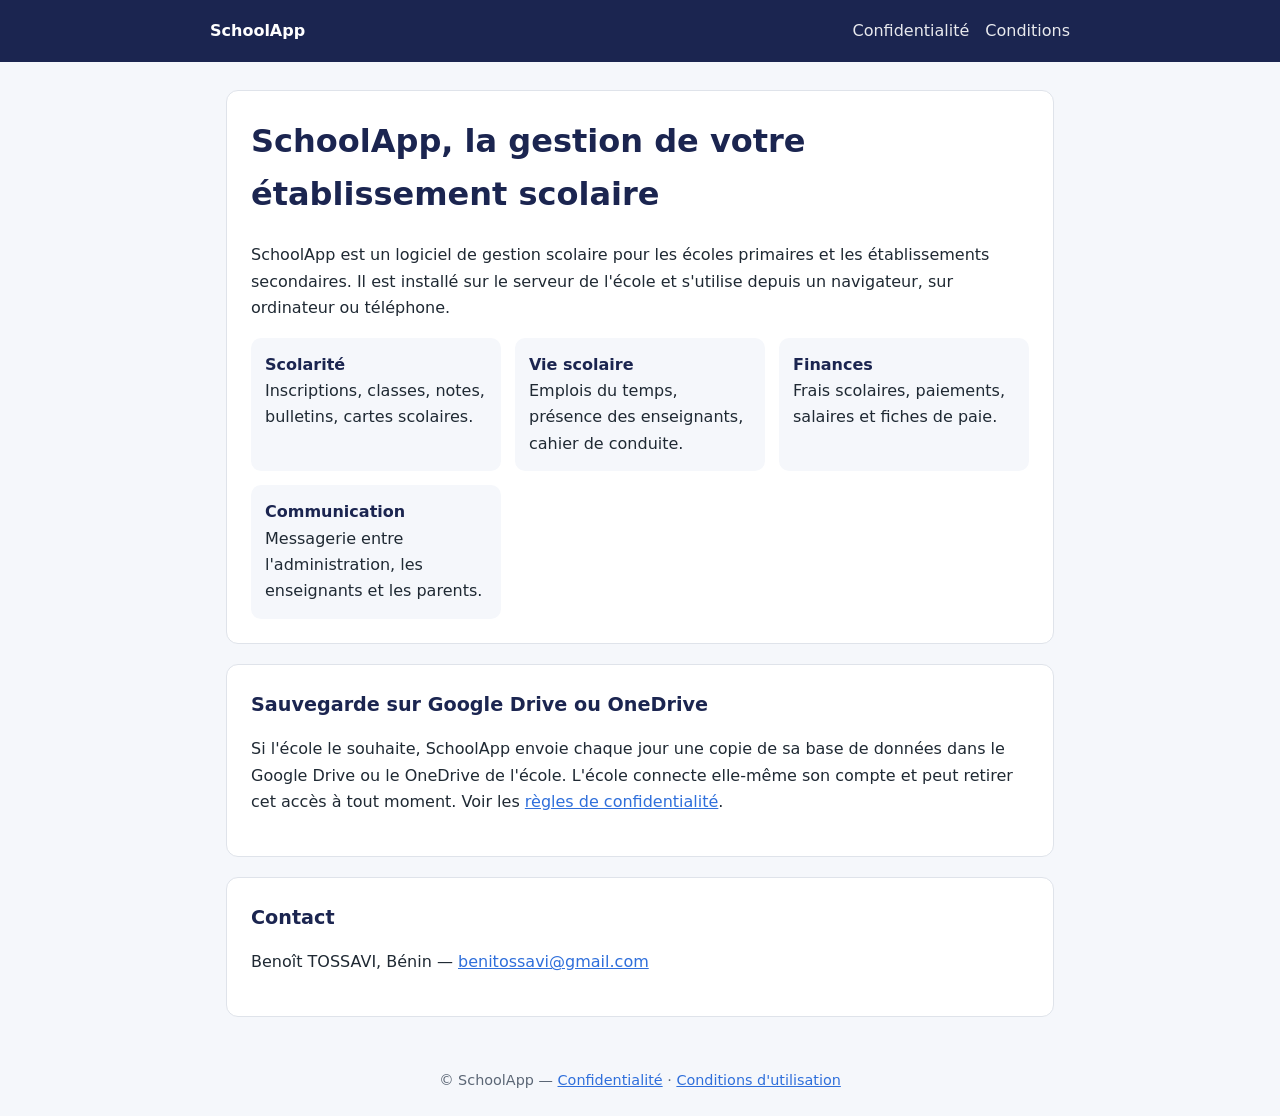
==== index.html @ 5e775cfc "Add files via upload" ====
<!doctype html>
<html lang="fr">
<head>
<meta charset="utf-8">
<meta name="viewport" content="width=device-width, initial-scale=1">
<title>SchoolApp — Gestion scolaire</title>
<meta name="description" content="SchoolApp, logiciel de gestion d'établissement scolaire installé sur le serveur de l'école.">
<link rel="stylesheet" href="style.css">
</head>
<body>
<header><div class="bloc">
  <a href="index.html">SchoolApp</a>
  <nav><a href="confidentialite.html">Confidentialité</a><a href="conditions.html">Conditions</a></nav>
</div></header>
<main>
  <div class="carte">
    <h1>SchoolApp, la gestion de votre établissement scolaire</h1>
    <p>SchoolApp est un logiciel de gestion scolaire pour les écoles primaires et les établissements
       secondaires. Il est installé sur le serveur de l'école et s'utilise depuis un navigateur,
       sur ordinateur ou téléphone.</p>
    <div class="grille">
      <div><b>Scolarité</b><br>Inscriptions, classes, notes, bulletins, cartes scolaires.</div>
      <div><b>Vie scolaire</b><br>Emplois du temps, présence des enseignants, cahier de conduite.</div>
      <div><b>Finances</b><br>Frais scolaires, paiements, salaires et fiches de paie.</div>
      <div><b>Communication</b><br>Messagerie entre l'administration, les enseignants et les parents.</div>
    </div>
  </div>
  <div class="carte">
    <h2 style="margin-top:0">Sauvegarde sur Google Drive ou OneDrive</h2>
    <p>Si l'école le souhaite, SchoolApp envoie chaque jour une copie de sa base de données dans le
       Google Drive ou le OneDrive de l'école. L'école connecte elle-même son compte et peut retirer
       cet accès à tout moment. Voir les <a href="confidentialite.html">règles de confidentialité</a>.</p>
  </div>
  <div class="carte">
    <h2 style="margin-top:0">Contact</h2>
    <p>Benoît TOSSAVI, Bénin — <a href="mailto:benitossavi@gmail.com">benitossavi@gmail.com</a></p>
  </div>
</main>
<footer>© SchoolApp — <a href="confidentialite.html">Confidentialité</a> · <a href="conditions.html">Conditions d'utilisation</a></footer>
</body>
</html>
---- style.css ----
:root{--bleu:#1b2550;--accent:#2f6fdb;--fond:#f5f7fb;--texte:#1f2933;--doux:#5b6675}
*{box-sizing:border-box}
body{margin:0;font:16px/1.65 "Segoe UI",system-ui,Arial,sans-serif;color:var(--texte);background:var(--fond)}
header{background:var(--bleu);color:#fff;padding:18px 16px}
header .bloc{max-width:860px;margin:auto;display:flex;align-items:center;justify-content:space-between;gap:12px;flex-wrap:wrap}
header a{color:#fff;text-decoration:none;font-weight:600}
header nav a{margin-left:16px;font-weight:400;opacity:.9}
main{max-width:860px;margin:28px auto;padding:0 16px}
.carte{background:#fff;border:1px solid #dfe3ea;border-radius:12px;padding:24px;margin-bottom:20px}
h1{color:var(--bleu);margin-top:0}
h2{color:var(--bleu);font-size:1.2rem;margin-top:1.6em}
.grille{display:grid;grid-template-columns:repeat(auto-fit,minmax(220px,1fr));gap:14px}
.grille div{background:var(--fond);border-radius:10px;padding:14px}
.grille b{color:var(--bleu)}
.maj{color:var(--doux);font-size:.9rem}
footer{text-align:center;color:var(--doux);font-size:.9rem;padding:24px 16px}
a{color:var(--accent)}
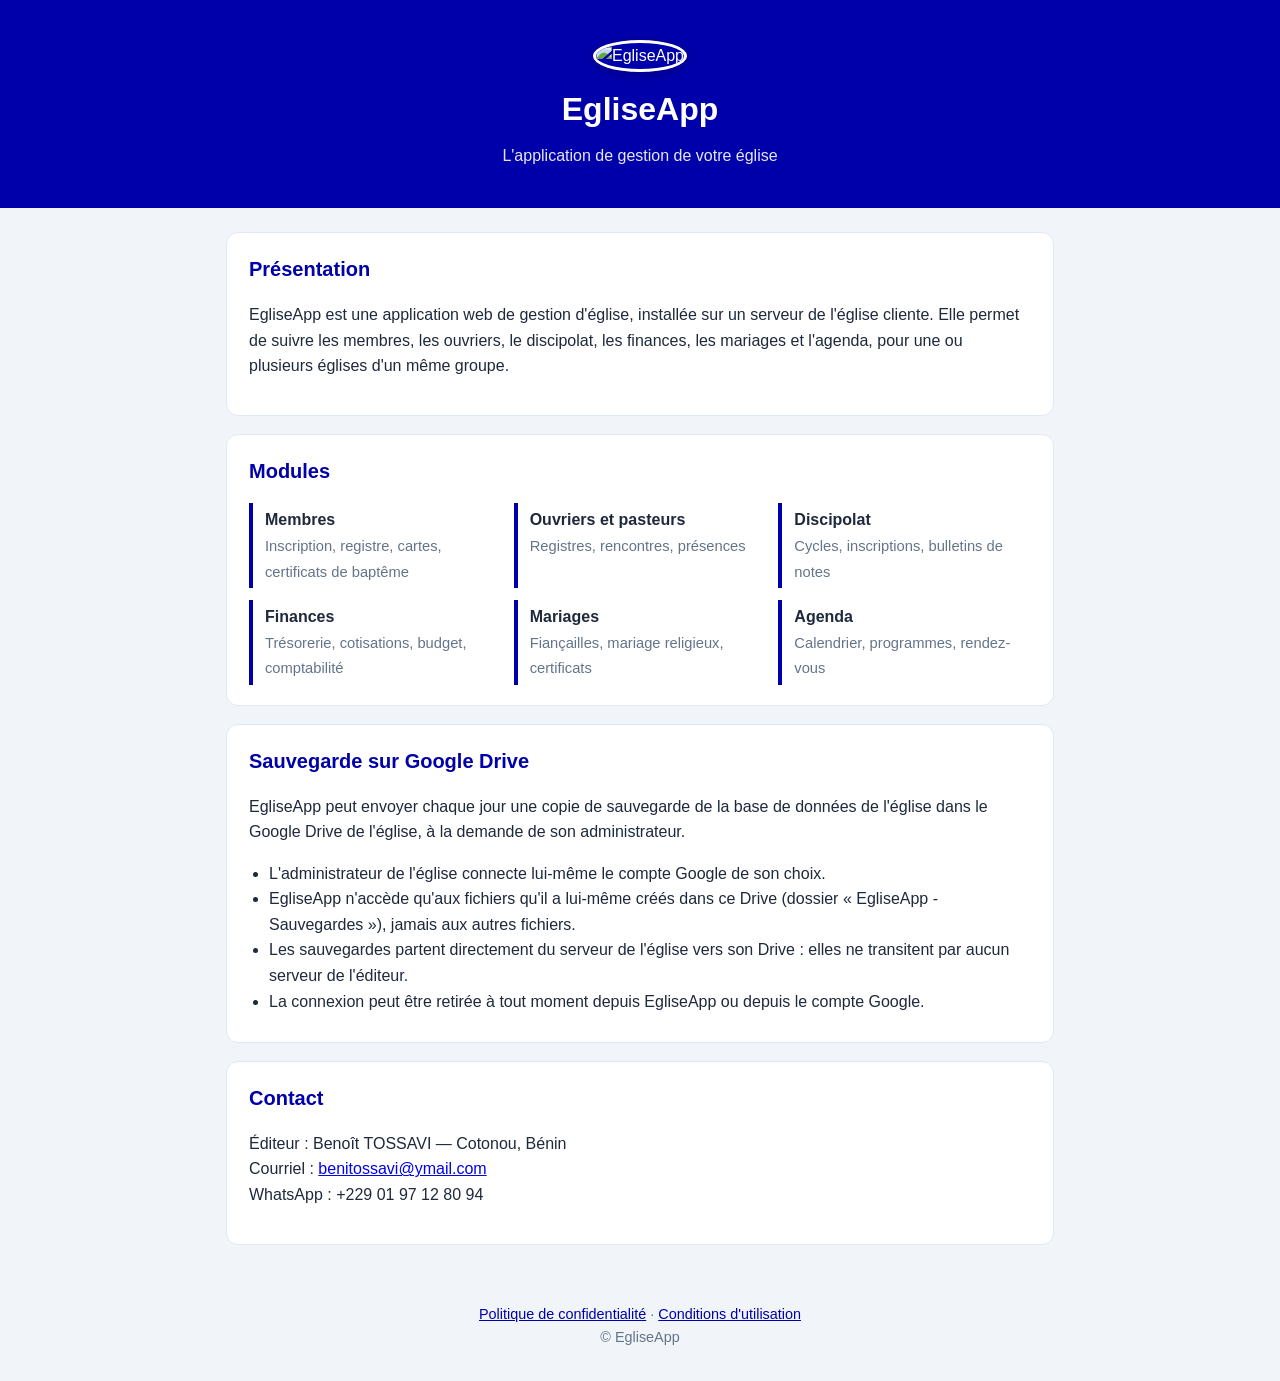
==== commit d6e47866: "Add files via upload" ====
--- a/index.html
+++ b/index.html
@@ -1,41 +1,137 @@
-<!doctype html>
+<!DOCTYPE html>
 <html lang="fr">
 <head>
-<meta charset="utf-8">
-<meta name="viewport" content="width=device-width, initial-scale=1">
-<title>SchoolApp — Gestion scolaire</title>
-<meta name="description" content="SchoolApp, logiciel de gestion d'établissement scolaire installé sur le serveur de l'école.">
-<link rel="stylesheet" href="style.css">
+    <meta charset="utf-8" />
+    <meta name="viewport" content="width=device-width, initial-scale=1.0" />
+<link rel="icon" href="images/favicon.ico" sizes="any">
+<link rel="icon" type="image/png" sizes="32x32" href="images/favicon-32.png">
+<link rel="apple-touch-icon" href="images/apple-touch-icon.png">
+<meta property="og:image" content="https://benitossavi.github.io/egliseapp/images/icone-512.png">
+<meta name="application-name" content="EgliseApp">
+    <title>EgliseApp</title>
+    <meta name="description" content="EgliseApp : application de gestion d'église (membres, ouvriers, discipolat, finances, mariages, agenda)." />
+    <style>
+        :root {
+            --fond: #f1f5f9;
+            --carte: #ffffff;
+            --texte: #1e293b;
+            --doux: #64748b;
+            --principal: #0000aa;
+            --bordure: #e2e8f0;
+        }
+        @media (prefers-color-scheme: dark) {
+            :root {
+                --fond: #0f172a;
+                --carte: #1e293b;
+                --texte: #e2e8f0;
+                --doux: #94a3b8;
+                --principal: #818cf8;
+                --bordure: #334155;
+            }
+        }
+        * { box-sizing: border-box; }
+        body {
+            margin: 0;
+            background: var(--fond);
+            color: var(--texte);
+            font-family: "Segoe UI", Roboto, Arial, sans-serif;
+            line-height: 1.6;
+        }
+        header {
+            background: var(--principal);
+            color: #fff;
+            padding: 40px 16px;
+            text-align: center;
+        }
+        header h1 { margin: 0 0 8px; font-size: 2rem; }
+        header p { margin: 0; opacity: 0.9; }
+        header .logo { width: 84px; height: 84px; border-radius: 50%; object-fit: cover; border: 3px solid #fff; box-shadow: 0 2px 10px rgba(0,0,0,.25); margin-bottom: 12px; }
+        main { max-width: 860px; margin: 0 auto; padding: 24px 16px 40px; }
+        .carte {
+            background: var(--carte);
+            border: 1px solid var(--bordure);
+            border-radius: 12px;
+            padding: 20px 22px;
+            margin-bottom: 18px;
+        }
+        h2 { margin-top: 0; color: var(--principal); font-size: 1.25rem; }
+        .grille {
+            display: grid;
+            grid-template-columns: repeat(auto-fit, minmax(220px, 1fr));
+            gap: 12px;
+        }
+        .module { border-left: 4px solid var(--principal); padding: 4px 0 4px 12px; }
+        .module strong { display: block; }
+        .module span { color: var(--doux); font-size: 0.92rem; }
+        ul { padding-left: 20px; margin: 8px 0; }
+        footer {
+            text-align: center;
+            color: var(--doux);
+            font-size: 0.9rem;
+            padding: 0 16px 32px;
+        }
+        footer a { color: var(--principal); }
+    </style>
 </head>
 <body>
-<header><div class="bloc">
-  <a href="index.html">SchoolApp</a>
-  <nav><a href="confidentialite.html">Confidentialité</a><a href="conditions.html">Conditions</a></nav>
-</div></header>
-<main>
-  <div class="carte">
-    <h1>SchoolApp, la gestion de votre établissement scolaire</h1>
-    <p>SchoolApp est un logiciel de gestion scolaire pour les écoles primaires et les établissements
-       secondaires. Il est installé sur le serveur de l'école et s'utilise depuis un navigateur,
-       sur ordinateur ou téléphone.</p>
-    <div class="grille">
-      <div><b>Scolarité</b><br>Inscriptions, classes, notes, bulletins, cartes scolaires.</div>
-      <div><b>Vie scolaire</b><br>Emplois du temps, présence des enseignants, cahier de conduite.</div>
-      <div><b>Finances</b><br>Frais scolaires, paiements, salaires et fiches de paie.</div>
-      <div><b>Communication</b><br>Messagerie entre l'administration, les enseignants et les parents.</div>
-    </div>
-  </div>
-  <div class="carte">
-    <h2 style="margin-top:0">Sauvegarde sur Google Drive ou OneDrive</h2>
-    <p>Si l'école le souhaite, SchoolApp envoie chaque jour une copie de sa base de données dans le
-       Google Drive ou le OneDrive de l'école. L'école connecte elle-même son compte et peut retirer
-       cet accès à tout moment. Voir les <a href="confidentialite.html">règles de confidentialité</a>.</p>
-  </div>
-  <div class="carte">
-    <h2 style="margin-top:0">Contact</h2>
-    <p>Benoît TOSSAVI, Bénin — <a href="mailto:benitossavi@gmail.com">benitossavi@gmail.com</a></p>
-  </div>
-</main>
-<footer>© SchoolApp — <a href="confidentialite.html">Confidentialité</a> · <a href="conditions.html">Conditions d'utilisation</a></footer>
+    <header>
+        <img class="logo" src="images/icone-192.png" alt="EgliseApp" width="84" height="84">
+        <h1>EgliseApp</h1>
+        <p>L'application de gestion de votre église</p>
+    </header>
+
+    <main>
+        <section class="carte">
+            <h2>Présentation</h2>
+            <p>
+                EgliseApp est une application web de gestion d'église, installée sur un serveur de
+                l'église cliente. Elle permet de suivre les membres, les ouvriers, le discipolat,
+                les finances, les mariages et l'agenda, pour une ou plusieurs églises d'un même groupe.
+            </p>
+        </section>
+
+        <section class="carte">
+            <h2>Modules</h2>
+            <div class="grille">
+                <div class="module"><strong>Membres</strong><span>Inscription, registre, cartes, certificats de baptême</span></div>
+                <div class="module"><strong>Ouvriers et pasteurs</strong><span>Registres, rencontres, présences</span></div>
+                <div class="module"><strong>Discipolat</strong><span>Cycles, inscriptions, bulletins de notes</span></div>
+                <div class="module"><strong>Finances</strong><span>Trésorerie, cotisations, budget, comptabilité</span></div>
+                <div class="module"><strong>Mariages</strong><span>Fiançailles, mariage religieux, certificats</span></div>
+                <div class="module"><strong>Agenda</strong><span>Calendrier, programmes, rendez-vous</span></div>
+            </div>
+        </section>
+
+        <section class="carte">
+            <h2>Sauvegarde sur Google Drive</h2>
+            <p>
+                EgliseApp peut envoyer chaque jour une copie de sauvegarde de la base de données de
+                l'église dans le Google Drive de l'église, à la demande de son administrateur.
+            </p>
+            <ul>
+                <li>L'administrateur de l'église connecte lui-même le compte Google de son choix.</li>
+                <li>EgliseApp n'accède qu'aux fichiers qu'il a lui-même créés dans ce Drive
+                    (dossier « EgliseApp - Sauvegardes »), jamais aux autres fichiers.</li>
+                <li>Les sauvegardes partent directement du serveur de l'église vers son Drive :
+                    elles ne transitent par aucun serveur de l'éditeur.</li>
+                <li>La connexion peut être retirée à tout moment depuis EgliseApp ou depuis le compte Google.</li>
+            </ul>
+        </section>
+
+        <section class="carte">
+            <h2>Contact</h2>
+            <p>
+                Éditeur : Benoît TOSSAVI — Cotonou, Bénin<br />
+                Courriel : <a href="mailto:benitossavi@ymail.com">benitossavi@ymail.com</a><br />
+                WhatsApp : +229 01 97 12 80 94
+            </p>
+        </section>
+    </main>
+
+    <footer>
+        <a href="confidentialite.html">Politique de confidentialité</a> ·
+        <a href="conditions.html">Conditions d'utilisation</a>
+        <br />© EgliseApp
+    </footer>
 </body>
 </html>
